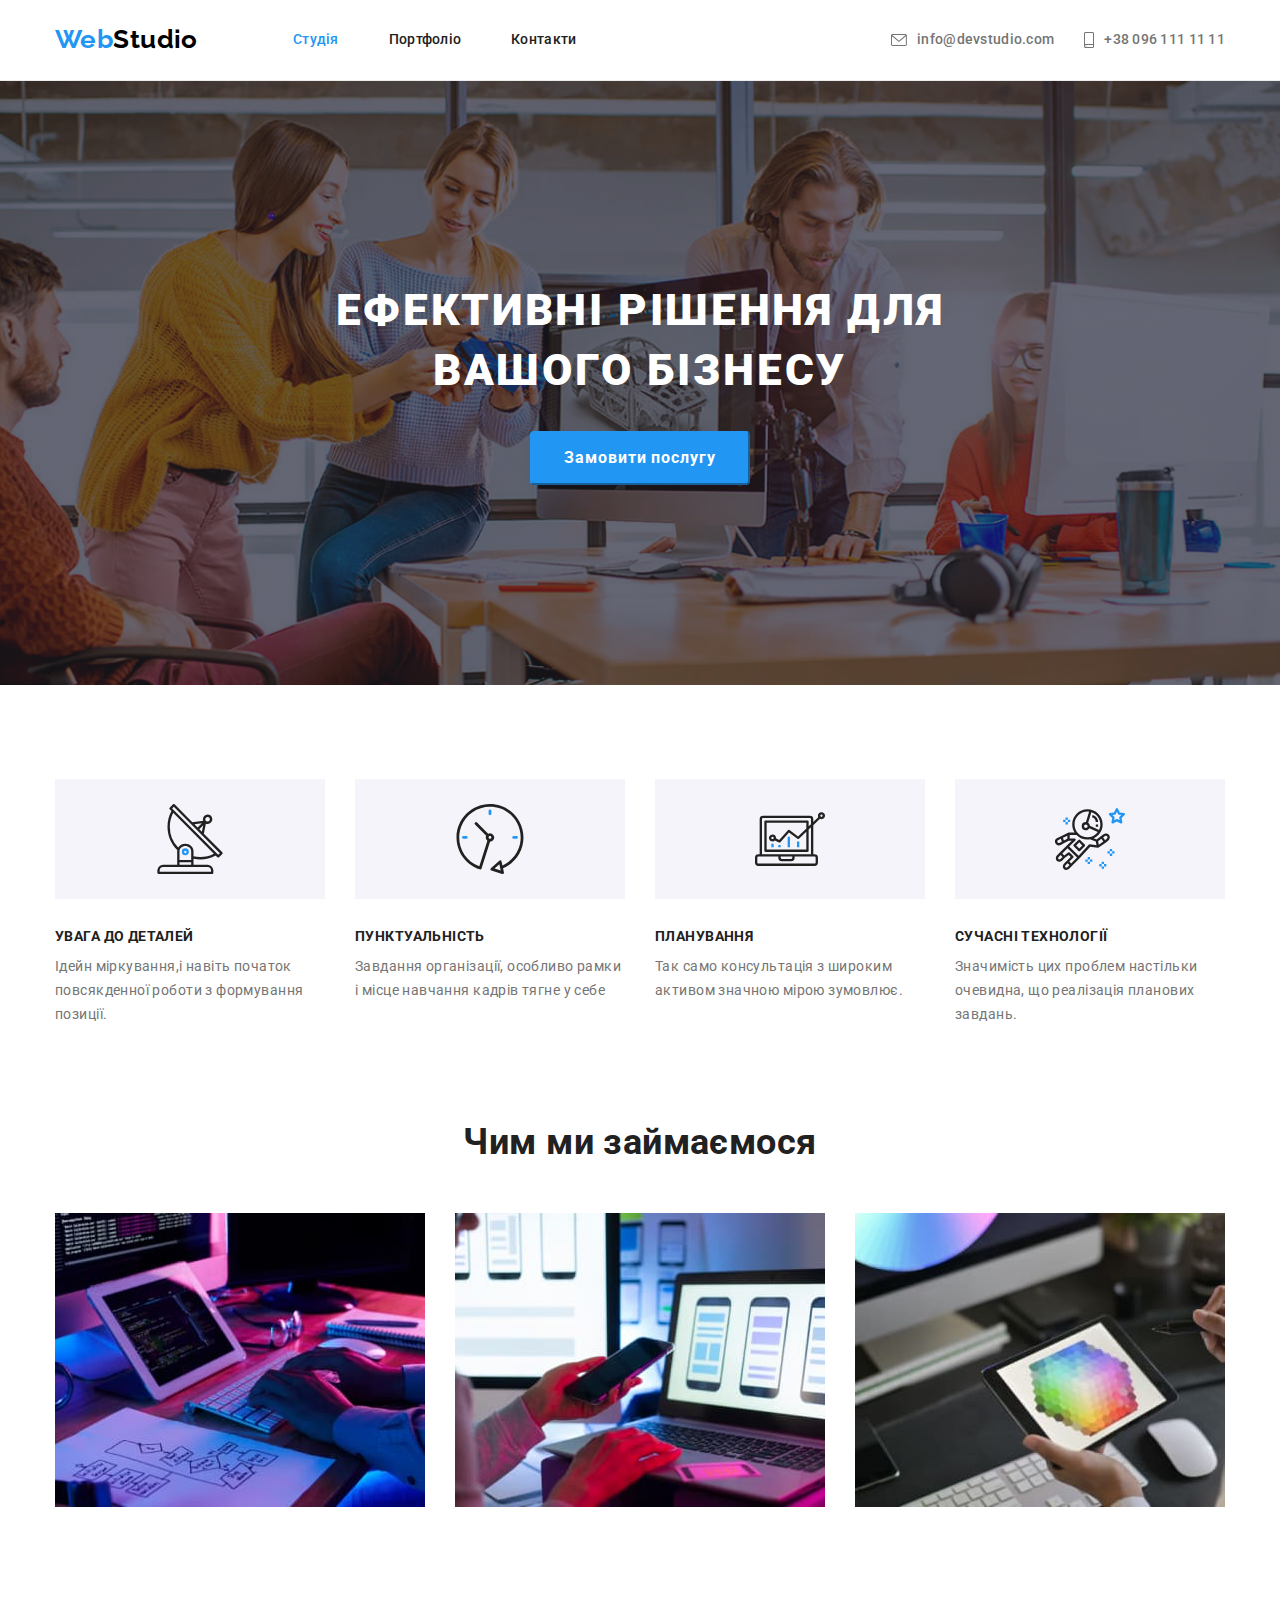
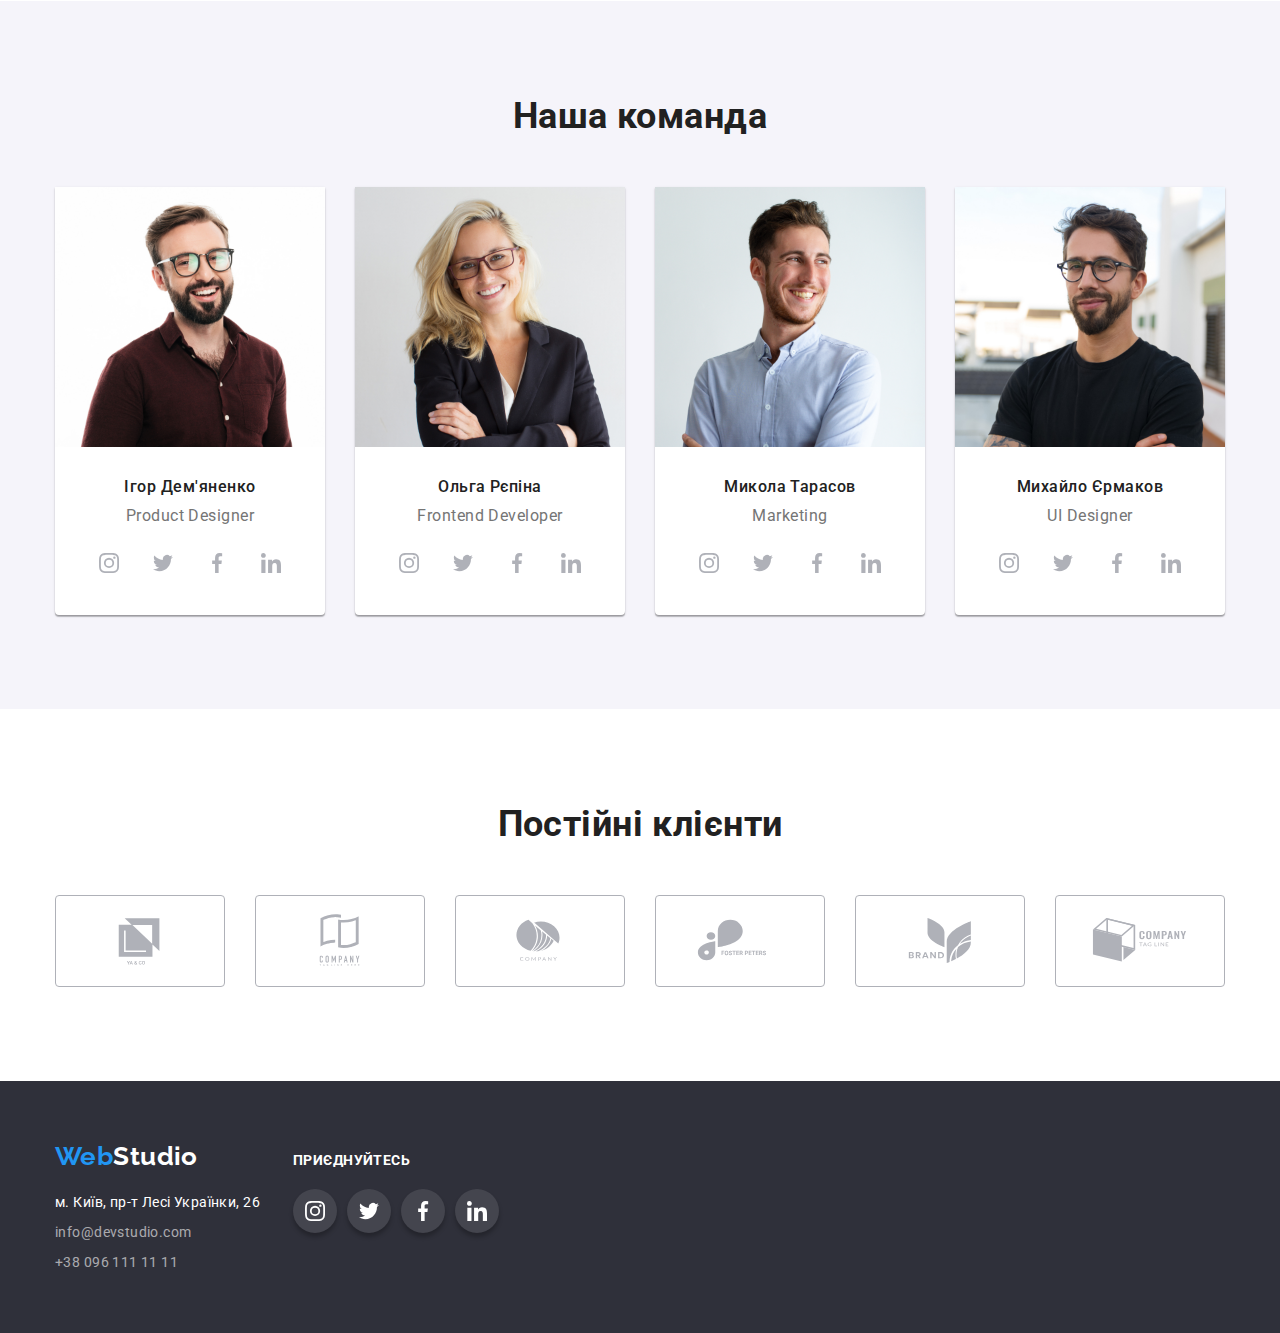
==== index.html @ 10cf0722 "finish overlay projects" ====
<!DOCTYPE html>
<html lang="uk">
  <head>
    <meta charset="UTF-8" />
    <meta http-equiv="X-UA-Compatible" content="IE=edge" />
    <meta name="viewport" content="width=device-width, initial-scale=1.0" />
    <title>Document</title>
    <link
      rel="stylesheet"
      href="https://cdnjs.cloudflare.com/ajax/libs/modern-normalize/1.1.0/modern-normalize.min.css"
    />
    <link rel="preconnect" href="https://fonts.googleapis.com" />
    <link rel="preconnect" href="https://fonts.gstatic.com" crossorigin />
    <link
      href="https://fonts.googleapis.com/css2?family=Raleway:wght@700&family=Roboto:wght@400;500;700;900&display=swap"
      rel="stylesheet"
    />

    <link rel="stylesheet" href="./css/styles.css" />
  </head>
  <body>
    <!-- Header -->
    <header class="header">
      <!--Navigation-->
      <div class="container header-container">
        <a href="./index.html" class="logo"
          >Web<span class="logo-two">Studio</span>
        </a>
        <nav>
          <ul class="site-nav flex">
            <li class="item-site-nav">
              <a href="./index.html" class="link current">Студія</a>
            </li>
            <li class="item-site-nav">
              <a href="./portfolio.html" class="link">Портфоліо</a>
            </li>
            <li class="item-site-nav"><a href="" class="link">Контакти</a></li>
          </ul>
        </nav>
        <ul class="site-nav flex-grey">
          <li class="item-site-grey">
            <a href="mailto:info@devstudio.com" class="link grey"
              ><svg class="envelope">
                <use href="./image/icons.svg#icon-envelope"></use>
              </svg>
              info@devstudio.com</a
            >
          </li>
          <li class="item-site-grey">
            <a href="tel:+380961111111" class="link grey"
              ><svg class="smartphone">
                <use href="./image/icons.svg#icon-smartphone"></use></svg
              >+38 096 111 11 11</a
            >
          </li>
        </ul>
      </div>
    </header>
        <main>
      <!-- Hero -->
      <section class="section-hero">
        <div class="container container-hero">
          <h1 class="hero">Ефективні рішення для вашого бізнесу</h1>
          <button type="button" class="button">Замовити послугу</button>
        </div>
      </section>
      <!-- about Us-->
      <section class="section">
        <h2 hidden>Особливості</h2>
        <div class="container">
          <ul class="section-container">
            <li class="section-container-flex">
              <div class="background-icon">
                <svg class="icon">
                  <use href="./image/icons.svg#icon-antenna"></use>
                </svg>
              </div>
              <h3 class="title-section">УВАГА ДО ДЕТАЛЕЙ</h3>
              <p>
                Ідейн міркування,і навіть початок повсякденної роботи з
                формування позиції.
              </p>
            </li>
            <li class="section-container-flex">
              <div class="background-icon">
                <svg class="icon">
                  <use href="./image/icons.svg#icon-clock"></use>
                </svg>
              </div>
              <h3 class="title-section">ПУНКТУАЛЬНІСТЬ</h3>
              <p>
                Завдання організації, особливо рамки і місце навчання кадрів
                тягне у себе
              </p>
            </li>
            <li class="section-container-flex">
              <div class="background-icon">
                <svg class="icon">
                  <use href="./image/icons.svg#icon-diagram"></use>
                </svg>
              </div>
              <h3 class="title-section">ПЛАНУВАННЯ</h3>
              <p>
                Так само консультація з широким активом значною мірою зумовлює.
              </p>
            </li>
            <li class="section-container-flex">
              <div class="background-icon">
                <svg class="icon">
                  <use href="./image/icons.svg#icon-astronaut"></use>
                </svg>
              </div>
              <h3 class="title-section">СУЧАСНІ ТЕХНОЛОГІЇ</h3>
              <p>
                Значимість цих проблем настільки очевидна, що реалізація
                планових завдань.
              </p>
            </li>
          </ul>
        </div>
      </section>
      <!-- Work -->
      <section class="section-work">
        <div class="container">
          <h2 class="title-section-work">Чим ми займаємося</h2>
          <ul class="container-section-work">
            <li class="section-work-flex">
              <img src="./image/img.jpg" alt="image" width="370" />
            </li>
            <li class="section-work-flex">
              <img src="./image/img-1.jpg" alt="image-1" width="370" />
            </li>
            <li class="section-work-flex">
              <img src="./image/img-2.jpg" alt="image-2" width="370" />
            </li>
          </ul>
        </div>
      </section>
      <!-- Team -->
      <section class="section-team">
        <div class="container">
          <h2 class="hero-section-team">Наша команда</h2>
          <ul class="container-section-team">
            <li class="section-team-flex">
              <img src="./image/photo.jpg" alt="photo" width="270" />
              <div class="card-team">
                <h3 class="title-section-team">Ігор Дем'яненко</h3>
                <p class="item-section-team-flex">Product Designer</p>
                <ul class="icon-team networks">
                  <li class="icon-link">
                    <a href="" class="icon-link-team"
                      ><svg class="item-icon-team">
                        <use href="./image/icons.svg#icon-instagram"></use></svg
                    ></a>
                  </li>
                  <li class="icon-link">
                    <a href="" class="icon-link-team">
                      <svg class="item-icon-team">
                        <use href="./image/icons.svg#icon-twitter"></use></svg
                    ></a>
                  </li>
                  <li class="icon-link">
                    <a href="" class="icon-link-team"
                      ><svg class="item-icon-team">
                        <use href="./image/icons.svg#icon-facebook"></use></svg
                    ></a>
                  </li>
                  <li class="icon-link">
                    <a href="" class="icon-link-team"
                      ><svg class="item-icon-team">
                        <use href="./image/icons.svg#icon-linkedin"></use></svg
                    ></a>
                  </li>
                </ul>
              </div>
            </li>
            <li class="section-team-flex">
              <img src="./image/photo1.jpg" alt="photo1" width="270" />
              <div class="card-team">
                <h3 class="title-section-team">Ольга Рєпіна</h3>
                <p class="item-section-team-flex">Frontend Developer</p>
                <ul class="icon-team networks">
                  <li class="icon-link">
                    <a href="" class="icon-link-team"
                      ><svg class="item-icon-team">
                        <use href="./image/icons.svg#icon-instagram"></use></svg
                    ></a>
                  </li>
                  <li class="icon-link">
                    <a href="" class="icon-link-team"
                      ><svg class="item-icon-team">
                        <use href="./image/icons.svg#icon-twitter"></use></svg
                    ></a>
                  </li>
                  <li class="icon-link">
                    <a href="" class="icon-link-team"
                      ><svg class="item-icon-team">
                        <use href="./image/icons.svg#icon-facebook"></use></svg
                    ></a>
                  </li>
                  <li class="icon-link">
                    <a href="" class="icon-link-team"
                      ><svg class="item-icon-team">
                        <use href="./image/icons.svg#icon-linkedin"></use></svg
                    ></a>
                  </li>
                </ul>
              </div>
            </li>
            <li class="section-team-flex">
              <img src="./image/photo2.jpg" alt="photo2" width="270" />
              <div class="card-team">
                <h3 class="title-section-team">Микола Тарасов</h3>
                <p class="item-section-team-flex">Marketing</p>
                <ul class="icon-team networks">
                  <li class="icon-link">
                    <a href="" class="icon-link-team"
                      ><svg class="item-icon-team">
                        <use href="./image/icons.svg#icon-instagram"></use></svg
                    ></a>
                  </li>
                  <li class="icon-link">
                    <a href="" class="icon-link-team"
                      ><svg class="item-icon-team">
                        <use href="./image/icons.svg#icon-twitter"></use></svg
                    ></a>
                  </li>
                  <li class="icon-link">
                    <a href="" class="icon-link-team"
                      ><svg class="item-icon-team">
                        <use href="./image/icons.svg#icon-facebook"></use></svg
                    ></a>
                  </li>
                  <li class="icon-link">
                    <a href="" class="icon-link-team"
                      ><svg class="item-icon-team">
                        <use href="./image/icons.svg#icon-linkedin"></use></svg
                    ></a>
                  </li>
                </ul>
              </div>
            </li>
            <li class="section-team-flex">
              <img src="./image/photo3.jpg" alt="photo3" width="270" />
              <div class="card-team">
                <h3 class="title-section-team">Михайло Єрмаков</h3>
                <p class="item-section-team-flex">UI Designer</p>
                <ul class="icon-team networks">
                  <li class="icon-link">
                    <a href="" class="icon-link-team"
                      ><svg class="item-icon-team">
                        <use href="./image/icons.svg#icon-instagram"></use></svg
                    ></a>
                  </li>
                  <li class="icon-link">
                    <a href="" class="icon-link-team"
                      ><svg class="item-icon-team">
                        <use href="./image/icons.svg#icon-twitter"></use></svg
                    ></a>
                  </li>
                  <li class="icon-link">
                    <a href="" class="icon-link-team"
                      ><svg class="item-icon-team">
                        <use href="./image/icons.svg#icon-facebook"></use></svg
                    ></a>
                  </li>
                  <li class="icon-link">
                    <a href="" class="icon-link-team"
                      ><svg class="item-icon-team">
                        <use href="./image/icons.svg#icon-linkedin"></use></svg
                    ></a>
                  </li>
                </ul>
              </div>
            </li>
          </ul>
        </div>
      </section>
      <!-- Clients -->
      <section class="section-clients">
        <div class="container">
          <h2 class="title-section-clients">Постійні клієнти</h2>
          <div class="icon-clients">
            <ul class="icon-clients-list">
              <li class="item-link-clients">
                <a href="" class="icon-link-clients"
                  ><svg class="item-icon-clients">
                    <use href="./image/icons.svg#icon-client1"></use></svg
                ></a>
              </li>
              <li class="item-link-clients">
                <a href="" class="icon-link-clients"
                  ><svg class="item-icon-clients">
                    <use href="./image/icons.svg#icon-client2"></use></svg
                ></a>
              </li>
              <li class="item-link-clients">
                <a href="" class="icon-link-clients"
                  ><svg class="item-icon-clients">
                    <use href="./image/icons.svg#icon-client3"></use></svg
                ></a>
              </li>
              <li class="item-link-clients">
                <a href="" class="icon-link-clients"
                  ><svg class="item-icon-clients">
                    <use href="./image/icons.svg#icon-client4"></use></svg
                ></a>
              </li>
              <li class="item-link-clients">
                <a href="" class="icon-link-clients"
                  ><svg class="item-icon-clients">
                    <use href="./image/icons.svg#icon-client5"></use></svg
                ></a>
              </li>
              <li class="item-link-clients">
                <a href="" class="icon-link-clients"
                  ><svg class="item-icon-clients">
                    <use href="./image/icons.svg#icon-client6"></use></svg
                ></a>
              </li>
            </ul>
          </div>
        </div>
      </section>
    </main>
    <!--Footer-->
    <footer class="footer">
      <div class="container footer-container">
        <div>
          <a href="./index.html" class="logo footer-flex"
            >Web<span class="logo-three">Studio</span>
          </a>
          <address>
            <ul class="contacts container-footer">
              <li class="item-container-footer">
                <a
                  href="https://goo.gl/maps/tXM1PvSKnXk6XvrT7"
                  rel="noopener noreferrer nofollow"
                  target="_blank"
                  class="address link"
                  >м. Київ, пр-т Лесі Українки, 26</a
                >
              </li>
              <li class="item-container-footer">
                <a href="mailto:info@devstudio.com" class="contact link"
                  >info@devstudio.com</a
                >
              </li>
              <li class="item-container-footer">
                <a href="tel:++380961111111" class="contact link"
                  >+38 096 111 11 11</a
                >
              </li>
            </ul>
          </address>
        </div>
        <div class="footer-networks">
          <b class="title-footer-networks">приєднуйтесь</b>
          <ul class="icon-team networks">
            <li class="icon-link">
              <a href="" class="icon-link-team footer-icon"
                ><svg class="item-icon-team">
                  <use href="./image/icons.svg#icon-instagram"></use></svg
              ></a>
            </li>
            <li class="icon-link">
              <a href="" class="icon-link-team footer-icon">
                <svg class="item-icon-team">
                  <use href="./image/icons.svg#icon-twitter"></use></svg
              ></a>
            </li>
            <li class="icon-link">
              <a href="" class="icon-link-team footer-icon"
                ><svg class="item-icon-team">
                  <use href="./image/icons.svg#icon-facebook"></use></svg
              ></a>
            </li>
            <li class="icon-link">
              <a href="" class="icon-link-team footer-icon"
                ><svg class="item-icon-team">
                  <use href="./image/icons.svg#icon-linkedin"></use></svg
              ></a>
            </li>
          </ul>
        </div>
      </div>
    </footer>
  </body>
</html>
---- css/styles.css ----
:root {
  --primary-grey-text: #757575;
  --primary-white-color: #ffffff;
  --accent-blu-color: #2196f3;
  --secondary-black-color: #212121;
  --black-color: #000000;
  --secondary-white-color: rgba(255, 255, 255, 0.6);
  --background-dark: #2f303a;
  --background-hero: #c4c4c4;
  --background-button-color: #f5f4fa;
  --background-button-color-blu: #188ce8;
  --border-color: #ececec;
  --border-color-card: #eeeeee;
  --background-icon-color: #f5f4fa;
  --icon-color: #afb1b8;
}

body {
  color: var(--primary-grey-text);
  background: var(--primary-white-color);
  font-family: Roboto, sans-serif;
  font-weight: 400;
  font-size: 14px;
  line-height: 1.71;
  letter-spacing: 0.03em;
}

ul {
  list-style: none;
}
h1,
h2,
h3,
h4,
h5,
h6,
p,
ul {
  margin: 0;
}
ul {
  padding-left: 0;
}

.container {
  width: 1200px;
  margin: 0 auto;
  padding-left: 15px;
  padding-right: 15px;
}

/* ------------------------------Page Hero --------------------------- */
/* Header logo */
.header {
  border-bottom: 1px solid var(--border-color);
}

.header-container {
  display: flex;
  align-items: center;
}

.logo {
  width: 145px;
  margin-right: 93px;
  display: block;
  margin-top: 24px;
  margin-bottom: 25px;

  color: var(--accent-blu-color);
  text-decoration: none;
  font-family: Raleway, sans-serif;
  font-weight: 700;
  font-size: 26px;
  line-height: 1.2;
}

.logo-two {
  color: var(--black-color);
}

/* Header Navigation */

.site-nav .link.current {
  color: var(--accent-blu-color);
}

.site-nav a {
  display: flex;
  align-items: center;

  color: var(--secondary-black-color);
  text-decoration: none;
  font-style: normal;
  font-weight: 500;
  line-height: 1.14;
  letter-spacing: 0.02em;
}

.site-nav .link {
  padding-top: 32px;
  padding-bottom: 32px;
}

.item-site-nav:not(:last-child) {
  margin-right: 50px;
}

.site-nav.flex {
  display: flex;
}

.site-nav.flex-grey {
  display: flex;
  align-items: center;
  margin-left: auto;
}

.item-site-grey:not(:last-child) {
  margin-right: 30px;
}

.envelope {
  width: 16px;
  height: 12px;
  margin-right: 10px;
  fill: currentColor;
}

.smartphone {
  width: 10px;
  height: 16px;
  margin-right: 10px;
  fill: currentColor;
}

.site-nav .grey {
  color: var(--primary-grey-text);
}

.site-nav .link:hover,
.site-nav .link:focus {
  color: var(--accent-blu-color);
}

/* Main */

/* Hero */

.section-hero {
  max-width: 1600px;
  margin: 0 auto;
  background-color: var(--background-hero);
  background-image: linear-gradient(
      rgba(47, 48, 58, 0.4),
      rgba(47, 48, 58, 0.4)
    ),
    url(../image/Img.png);
  background-repeat: no-repeat;
  background-position: center;
  background-size: cover;
}

.container-hero {
  padding: 200px 0;
}

.hero {
  width: 700px;
  margin-bottom: 30px;
  margin-right: auto;
  margin-left: auto;

  color: var(--primary-white-color);
  font-weight: 900;
  font-size: 44px;
  line-height: 1.36;
  letter-spacing: 0.06em;
  text-transform: uppercase;
  text-align: center;
}
.button {
  display: block;
  padding: 10px 32px;
  border-radius: 4px;
  border-color: var(--accent-blu-color);
  margin-right: auto;
  margin-left: auto;

  background: var(--accent-blu-color);
  color: var(--primary-white-color);
  cursor: pointer;
  font-family: inherit;
  font-weight: 700;
  font-size: 16px;
  line-height: 1.88;
  letter-spacing: 0.06em;
  text-align: center;
}

.button:hover,
.button:focus {
  background-color: var(--background-button-color-blu);
}

/* about Us*/

.section {
  padding-top: 94px;
  padding-bottom: 94px;
}

.section-container {
  display: flex;
}

.background-icon {
  display: flex;
  justify-content: center;
  align-items: center;

  margin-bottom: 30px;
  width: 270px;
  height: 120px;

  background-color: var(--background-icon-color);
}

.icon {
  height: 70px;
  width: 70px;
}

.title-section {
  margin-bottom: 10px;

  color: var(--secondary-black-color);
  font-size: 14px;
  line-height: 1.14;
  text-transform: uppercase;
}

.section-container-flex {
  width: calc((100% - 90px) / 4);
}

.section-container-flex:not(:last-child) {
  margin-right: 30px;
}
/* Work */

.section-work {
  padding-bottom: 94px;
}

.container-section-work {
  display: flex;
}

.title-section-work {
  width: 366px;
  margin-bottom: 50px;
  margin-right: auto;
  margin-left: auto;

  color: var(--secondary-black-color);
  font-size: 36px;
  line-height: 1.17;
  text-align: center;
}
img {
  display: block;
}

.container-section-work .section-work-flex {
  width: calc((100% - 60px) / 3);
}

.section-work-flex:not(:last-child) {
  margin-right: 30px;
}

/* Team */

.section-team {
  max-width: 1600px;
  margin: 0 auto;
  padding-top: 94px;
  padding-bottom: 94px;

  background-color: var(--background-button-color);
}

.container-section-team {
  display: flex;
}

.hero-section-team {
  margin-bottom: 50px;
  margin-right: auto;
  margin-left: auto;

  color: var(--secondary-black-color);
  font-size: 36px;
  line-height: 1.17;
  text-align: center;
}
.section-team-flex {
  width: calc((100% - 90px) / 4);
  background-color: var(--primary-white-color);
  box-shadow: 0px 1px 3px rgba(0, 0, 0, 0.12), 0px 1px 1px rgba(0, 0, 0, 0.14),
    0px 2px 1px rgba(0, 0, 0, 0.2);
  border-radius: 0px 0px 4px 4px;
}

.section-team-flex:not(:last-child) {
  margin-right: 30px;
}
.card-team {
  padding: 30px 0;
}

.title-section-team {
  margin-bottom: 10px;
  color: var(--secondary-black-color);
  font-weight: 500;
  font-size: 16px;
  line-height: 1.19;
  letter-spacing: 0.03em;
  text-align: center;
}
.item-section-team-flex {
  display: block;
  margin-bottom: 16px;
  font-weight: 400;
  font-size: 16px;
  line-height: 1.19;
  text-align: center;
  letter-spacing: 0.03em;
  color: var(--primary-grey-text);
}

.icon-team.networks {
  padding: 0;
  display: flex;
  justify-content: center;
}

.icon-link:not(:last-child) {
  margin-right: 10px;
}

.icon-link-team {
  display: flex;
  width: 44px;
  height: 44px;
  justify-content: center;
  align-items: center;
  fill: var(--icon-color);
}

.item-icon-team {
  width: 20px;
  height: 20px;
}

.icon-link-team:hover,
.icon-link-team:focus {
  border-radius: 30px;
  background-color: var(--accent-blu-color);
  fill: var(--primary-white-color);
}

/* Clients */

.section-clients {
  padding-top: 94px;
  padding-bottom: 94px;
}
.title-section-clients {
  margin-bottom: 50px;
  margin-right: auto;
  margin-left: auto;
  color: var(--secondary-black-color);
  font-size: 36px;
  line-height: 1.17;
  text-align: center;
}
.icon-clients-list {
  display: flex;
  justify-content: space-between;
}

.item-link-clients:not(:last-child) {
  margin-right: 30px;
}
.icon-link-clients {
  width: 170px;
  height: 92px;
  display: flex;
  justify-content: center;
  align-items: center;
  border: 1px solid var(--icon-color);
  border-radius: 4px;
}

.icon-link-clients:hover > svg,
.icon-link-clients:focus > svg {
  fill: var(--accent-blu-color);
}

.icon-link-clients:hover,
.icon-link-clients:focus {
  border-color: var(--accent-blu-color);
}

.item-icon-clients {
  fill: var(--icon-color);
  width: 106px;
  height: 60px;
}

/* Footer */

.footer {
  padding: 60px 0;
  max-width: 1600px;
  margin: 0 auto;
  background-color: var(--background-dark);
}

.footer-container {
  display: flex;
  align-items: baseline;
}

.address,
.logo-three {
  color: var(--primary-white-color);
  text-decoration: none;
}

.footer-flex {
  display: block;
  margin-top: 0;
  margin-bottom: 20px;
}

.container-footer {
  display: block;
}
.contact {
  color: var(--secondary-white-color);
  text-decoration: none;
}

.contacts .item-container-footer {
  display: block;
  width: 231px;

  font-style: normal;
  font-weight: 400;
  font-size: 14px;
  line-height: 1.5;
}

.item-container-footer:not(:last-child) {
  margin-bottom: 9px;
}

.contacts .link:hover,
.contacts .link:focus {
  color: var(--accent-blu-color);
}

.footer-networks {
  display: flex;
  flex-direction: column;
}

.title-footer-networks {
  margin-bottom: 20px;
  line-height: 1.14;
  text-transform: uppercase;
  color: var(--primary-white-color);
}

.footer-icon {
  border-radius: 30px;
  background-color: rgba(255, 255, 255, 0.1);
  fill: var(--primary-white-color);
  box-shadow: 0px 4px 4px rgba(0, 0, 0, 0.25);
}

/* ------------Page Portfolio --------------- */

/* Buttons */
.section-projects {
  padding: 94px 0;
}

.buttons-container {
  display: flex;
  justify-content: center;
  margin-right: auto;
  margin-left: auto;
  margin-bottom: 50px;
}

.button-nav {
  padding: 6px 22px;
  border-radius: 4px;
  border-color: var(--background-button-color);

  color: var(--secondary-black-color);
  background-color: var(--background-button-color);
  cursor: pointer;
  font-family: inherit;
  font-style: normal;
  font-weight: 500;
  font-size: 16px;
  line-height: 1.63;
  text-align: center;
  letter-spacing: 0.03em;
}

.button-nav:hover,
.button-nav:focus {
  background-color: var(--accent-blu-color);
  color: var(--primary-white-color);
  box-shadow: 0px 3px 1px rgba(0, 0, 0, 0.1), 0px 1px 2px rgba(0, 0, 0, 0.08),
    0px 2px 2px rgba(0, 0, 0, 0.12);
}

.item-buttons-container {
  align-items: flex-start;
  text-align: center;
}

.item-buttons-container:not(:first-child) {
  margin-left: 8px;
}

/* Projects */

.visually-hidden {
  position: absolute;
  white-space: nowrap;
  width: 1px;
  height: 1px;
  overflow: hidden;
  border: 0;
  padding: 0;
  clip: rect(0 0 0 0);
  clip-path: inset(50%);
  margin: -1px;
}

.project {
  margin-bottom: 4px;

  color: var(--secondary-black-color);
  font-weight: 700;
  font-size: 18px;
  line-height: 2;
  letter-spacing: 0.06em;
}

.card-project {
  flex-basis: calc((100% - 60px) / 3);
  max-width: 370px;
  border: 1px solid var(--border-color-card);
}

.card-project:hover,
.card-project:focus {
  box-shadow: 0px 1px 1px rgba(0, 0, 0, 0.12), 0px 4px 4px rgba(0, 0, 0, 0.06),
    1px 4px 6px rgba(0, 0, 0, 0.16);
}

.projects-flex {
  display: flex;
  flex-wrap: wrap;
  gap: 30px;
}

.item-project {
  color: var(--primary-grey-text);
  font-style: normal;
  font-weight: 400;
  font-size: 16px;
  line-height: 1.88;
}

.projects .link-projects {
  text-decoration: none;
}

.subtitle {
  padding: 20px 24px;
}
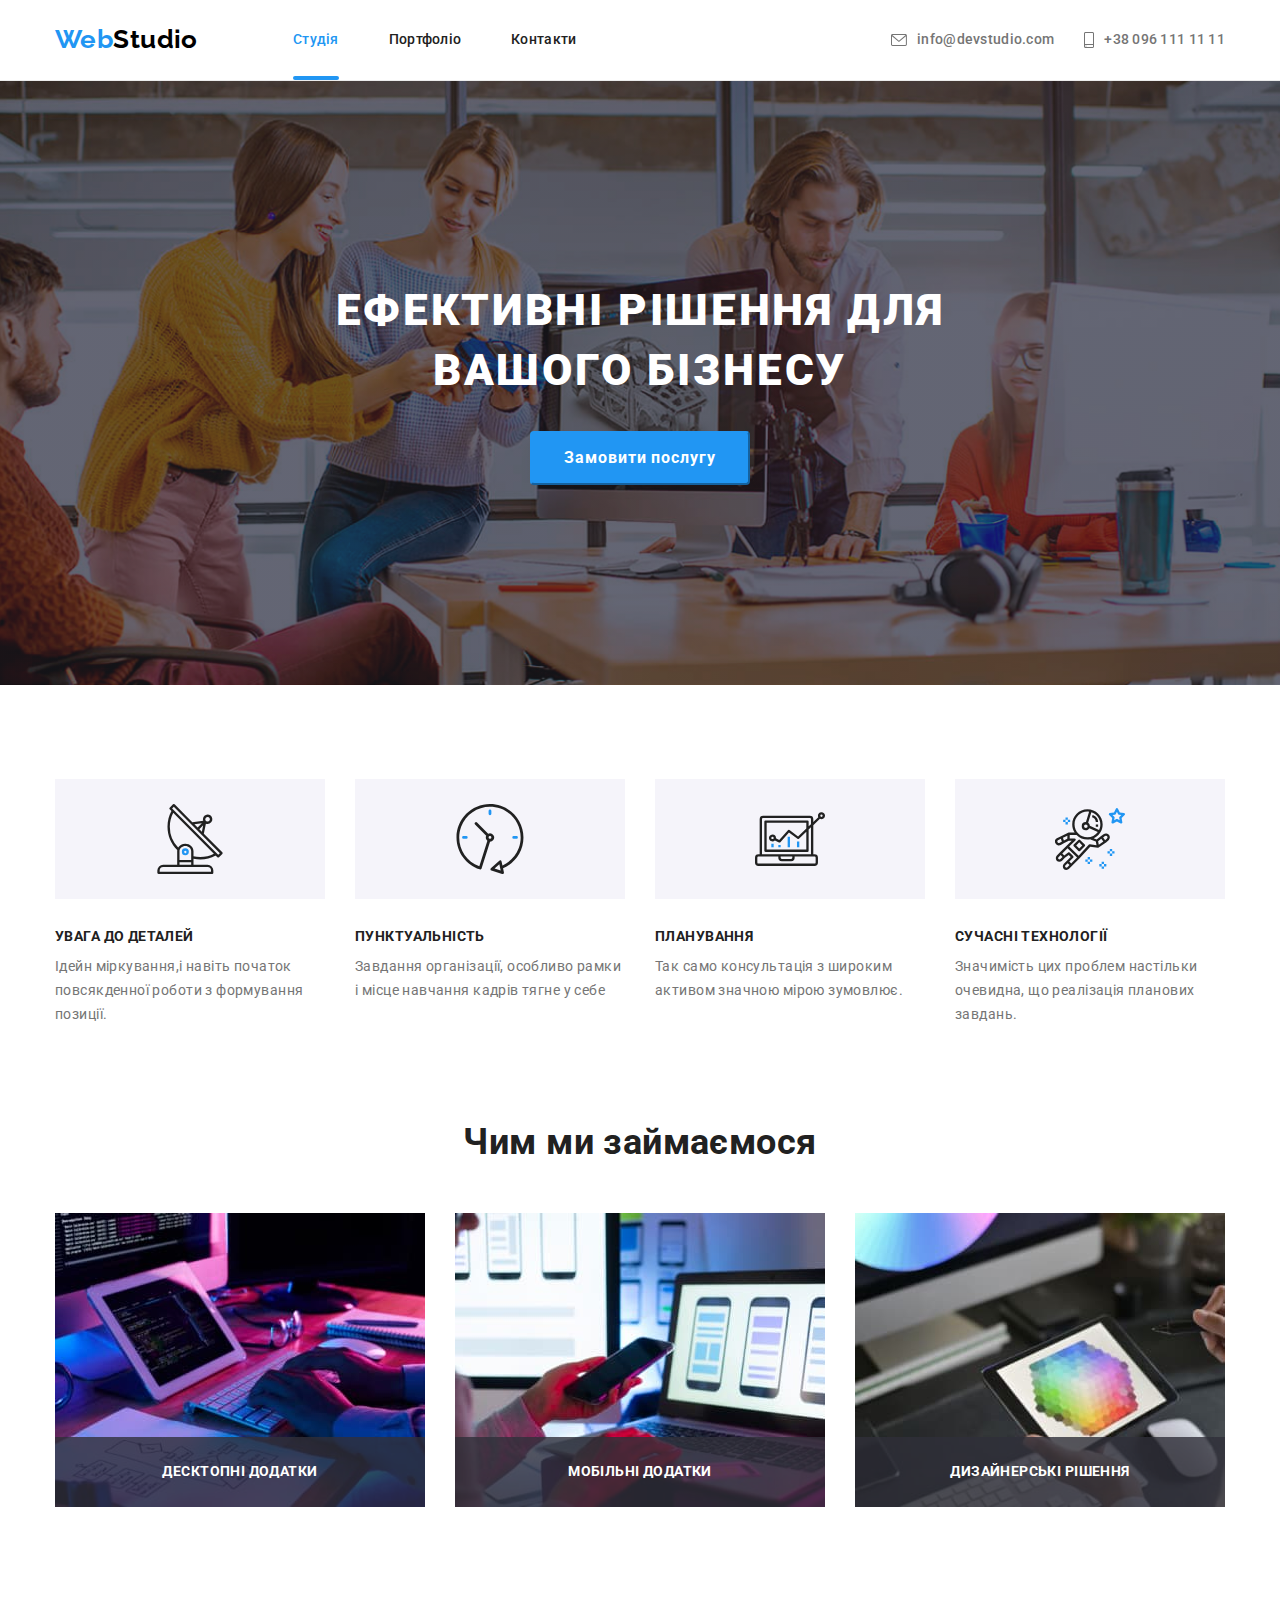
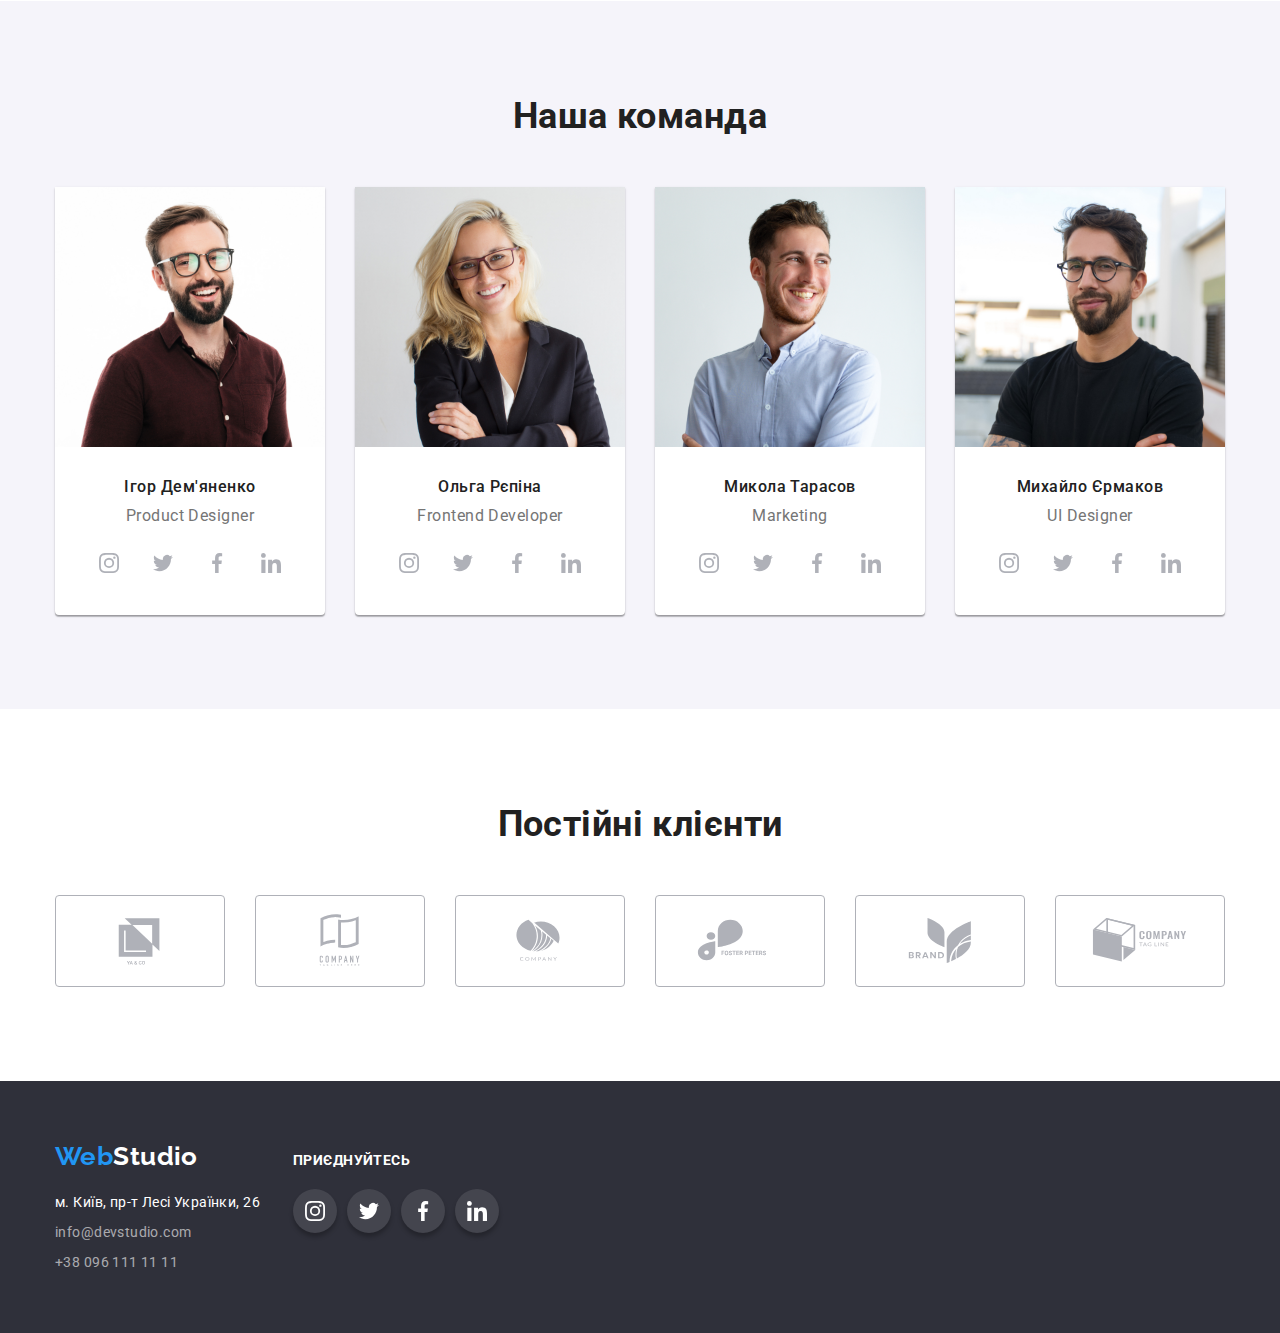
==== commit 0da3550b: "Finish label" ====
--- a/index.html
+++ b/index.html
@@ -56,7 +56,7 @@
         </ul>
       </div>
     </header>
-        <main>
+    <main>
       <!-- Hero -->
       <section class="section-hero">
         <div class="container container-hero">
@@ -125,13 +125,28 @@
           <h2 class="title-section-work">Чим ми займаємося</h2>
           <ul class="container-section-work">
             <li class="section-work-flex">
-              <img src="./image/img.jpg" alt="image" width="370" />
+              <div class="label">
+                <img src="./image/img.jpg" alt="image" width="370" />
+                <div class="label-background">
+                  <p>Десктопні додатки</p>
+                </div>
+              </div>
             </li>
             <li class="section-work-flex">
-              <img src="./image/img-1.jpg" alt="image-1" width="370" />
+              <div class="label">
+                <img src="./image/img-1.jpg" alt="image-1" width="370" />
+                <div class="label-background">
+                  <p>Мобільні додатки</p>
+                </div>
+              </div>
             </li>
             <li class="section-work-flex">
-              <img src="./image/img-2.jpg" alt="image-2" width="370" />
+              <div class="label">
+                <img src="./image/img-2.jpg" alt="image-2" width="370" />
+                <div class="label-background">
+                  <p>Дизайнерські рішення</p>
+                </div>
+              </div>
             </li>
           </ul>
         </div>
--- a/css/styles.css
+++ b/css/styles.css
@@ -9,6 +9,8 @@
   --background-hero: #c4c4c4;
   --background-button-color: #f5f4fa;
   --background-button-color-blu: #188ce8;
+  --background-color-overlay-project: rgba(33, 150, 243, 0.9);
+  --background-color-label: rgba(47, 48, 58, 0.8);
   --border-color: #ececec;
   --border-color-card: #eeeeee;
   --background-icon-color: #f5f4fa;
@@ -53,6 +55,8 @@
 /* Header logo */
 .header {
   border-bottom: 1px solid var(--border-color);
+  max-width: 1600px;
+  margin: 0 auto;
 }
 
 .header-container {
@@ -83,6 +87,19 @@
 
 .site-nav .link.current {
   color: var(--accent-blu-color);
+  position: relative;
+}
+
+.site-nav .link.current::after {
+  content: "";
+  position: absolute;
+  bottom: 0;
+  left: 0;
+  width: 100%;
+  height: 4px;
+  margin-top: 28px;
+  border-radius: 2px;
+  background-color: var(--accent-blu-color);
 }
 
 .site-nav a {
@@ -141,6 +158,7 @@
 .site-nav .link:hover,
 .site-nav .link:focus {
   color: var(--accent-blu-color);
+  transition: color 250ms cubic-bezier(0.4, 0, 0.2, 1);
 }
 
 /* Main */
@@ -272,6 +290,29 @@
   display: block;
 }
 
+.label {
+  position: relative;
+}
+
+.label-background {
+  position: absolute;
+  width: 100%;
+  height: 70px;
+  bottom: 0;
+  left: 0;
+  display: flex;
+  justify-content: center;
+  align-items: center;
+
+  font-weight: 700;
+  line-height: 1.14;
+  text-align: center;
+  text-transform: uppercase;
+
+  color: var(--primary-white-color);
+  background-color: var(--background-color-label);
+}
+
 .container-section-work .section-work-flex {
   width: calc((100% - 60px) / 3);
 }
@@ -510,7 +551,8 @@
 .button-nav {
   padding: 6px 22px;
   border-radius: 4px;
-  border-color: var(--background-button-color);
+  border: none;
+  display: block;
 
   color: var(--secondary-black-color);
   background-color: var(--background-button-color);
@@ -519,7 +561,7 @@
   font-style: normal;
   font-weight: 500;
   font-size: 16px;
-  line-height: 1.63;
+  line-height: 1.62;
   text-align: center;
   letter-spacing: 0.03em;
 }
@@ -527,6 +569,7 @@
 .button-nav:hover,
 .button-nav:focus {
   background-color: var(--accent-blu-color);
+  /* border-color: var(--background-button-color); */
   color: var(--primary-white-color);
   box-shadow: 0px 3px 1px rgba(0, 0, 0, 0.1), 0px 1px 2px rgba(0, 0, 0, 0.08),
     0px 2px 2px rgba(0, 0, 0, 0.12);
@@ -566,22 +609,55 @@
   letter-spacing: 0.06em;
 }
 
+.projects-flex {
+  display: flex;
+  flex-wrap: wrap;
+  gap: 30px;
+}
+
 .card-project {
   flex-basis: calc((100% - 60px) / 3);
   max-width: 370px;
-  border: 1px solid var(--border-color-card);
 }
 
 .card-project:hover,
 .card-project:focus {
+  cursor: pointer;
+}
+
+.card-project:hover .subtitle,
+.card-project:focus .subtitle {
   box-shadow: 0px 1px 1px rgba(0, 0, 0, 0.12), 0px 4px 4px rgba(0, 0, 0, 0.06),
     1px 4px 6px rgba(0, 0, 0, 0.16);
 }
 
-.projects-flex {
-  display: flex;
-  flex-wrap: wrap;
-  gap: 30px;
+.card-project:hover .overlay,
+.card-project:focus .overlay {
+  transform: translateY(0);
+  transition: transform 250ms cubic-bezier(0.4, 0, 0.2, 1);
+}
+
+.image {
+  position: relative;
+  overflow: hidden;
+}
+
+.overlay {
+  position: absolute;
+  bottom: 0;
+  left: 0;
+  width: 100%;
+  height: 100%;
+  padding: 63px 24px;
+  background-color: var(--background-color-overlay-project);
+  transform: translateY(100%);
+  transition: transform 250ms cubic-bezier(0.4, 0, 0.2, 1);
+}
+
+.overlay-text {
+  font-size: 18px;
+  line-height: 1.55;
+  color: var(--primary-white-color);
 }
 
 .item-project {
@@ -598,4 +674,5 @@
 
 .subtitle {
   padding: 20px 24px;
-}
+  border: 1px solid var(--border-color-card);
+}
